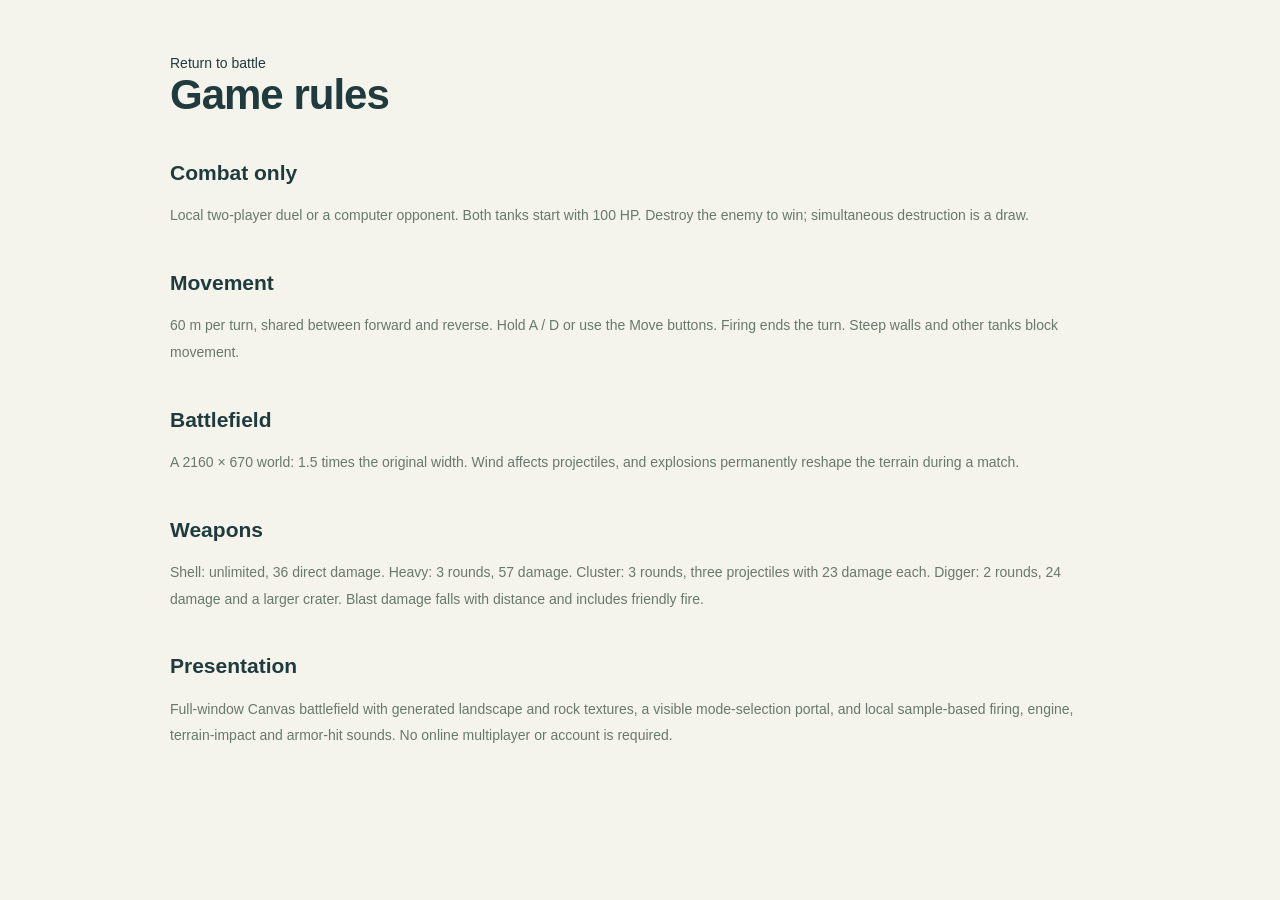
==== design.html @ 288bd514 "Initial release: Nightfall Tank Duel" ====
<!doctype html><html lang="en"><head><meta charset="utf-8"><meta name="viewport" content="width=device-width,initial-scale=1"><title>Game rules — Nightfall</title><link rel="stylesheet" href="assets/style.css"></head><body><main class="doc"><a href="index.html">Return to battle</a><h1>Game rules</h1><h2>Combat only</h2><p>Local two-player duel or a computer opponent. Both tanks start with 100 HP. Destroy the enemy to win; simultaneous destruction is a draw.</p><h2>Movement</h2><p>60 m per turn, shared between forward and reverse. Hold A / D or use the Move buttons. Firing ends the turn. Steep walls and other tanks block movement.</p><h2>Battlefield</h2><p>A 2160 × 670 world: 1.5 times the original width. Wind affects projectiles, and explosions permanently reshape the terrain during a match.</p><h2>Weapons</h2><p>Shell: unlimited, 36 direct damage. Heavy: 3 rounds, 57 damage. Cluster: 3 rounds, three projectiles with 23 damage each. Digger: 2 rounds, 24 damage and a larger crater. Blast damage falls with distance and includes friendly fire.</p><h2>Presentation</h2><p>Full-window Canvas battlefield with generated landscape and rock textures, a visible mode-selection portal, and local sample-based firing, engine, terrain-impact and armor-hit sounds. No online multiplayer or account is required.</p></main></body></html>
---- assets/style.css ----
:root{--ink:#203b3d;--muted:#7b8783;--paper:#f4f4ec;--line:#d9ded3;--orange:#e47750;--cyan:#479f99}*{box-sizing:border-box}body{margin:0;background:var(--paper);color:var(--ink);font-family:Arial,"PingFang SC","Microsoft YaHei",sans-serif;font-size:14px}button,a,input{-webkit-tap-highlight-color:transparent}button,a{transition:background .18s,color .18s,transform .18s}button{font:inherit;cursor:pointer;color:inherit}button:disabled{cursor:not-allowed;opacity:.45}button:focus-visible,a:focus-visible{outline:3px solid var(--orange);outline-offset:4px}a{color:inherit;text-decoration:none}header{height:86px;border-bottom:1px solid var(--line);display:flex;align-items:center;justify-content:space-between;padding:0 4.5%;gap:24px}.brand{font-size:17px;font-weight:900;letter-spacing:-.6px;display:grid;grid-template-columns:42px auto;line-height:1.03}.brand span:not(.brand-icon){grid-column:2;font-size:11px;letter-spacing:2px;margin-top:5px}.brand-icon{grid-row:1/3;background:var(--ink);color:#fff;display:grid;place-items:center;margin-right:10px;font-size:28px}nav{display:flex;gap:34px;align-items:center}nav a,nav button{font-size:13px}nav button{border:0;background:none}.nav-active{font-weight:700}.nav-active:before{content:'•';color:var(--orange);margin-right:9px}.header-actions{display:flex;gap:12px}.header-actions button{background:none;border:1px solid var(--line);border-radius:50px;padding:9px 13px}main{max-width:1680px;padding:32px 4.5% 0;margin:auto}.title-row{display:flex;justify-content:space-between;align-items:center;margin-bottom:27px}.eyebrow{font:10px monospace;letter-spacing:2px;color:var(--muted);margin:0 0 12px}h1{font-size:clamp(23px,2.3vw,36px);font-weight:600;letter-spacing:-1px;margin:0}h1>span{color:var(--orange)}.outline{border:1px solid #bdc8bd;border-radius:6px;background:transparent;padding:12px 20px}.outline span{margin-left:25px}.outline:hover{background:#e3e8de}.arena-wrap{border:1px solid #c6d0c6;border-radius:10px;overflow:hidden;box-shadow:0 8px 24px #244c3110}.arena-top{padding:15px 23px;display:flex;justify-content:space-between;background:#fafbf5;font-size:12px;align-items:center}.arena-top strong{font-weight:600}.live-dot{display:inline-block;width:7px;height:7px;background:#639c70;border-radius:50%;margin-right:10px}.separator{margin:0 14px;color:#b2bcb2}.arena-tags{display:flex;gap:22px;font:12px monospace}.battlefield{position:relative;line-height:0;background:#dfebdc}canvas{display:block;width:100%;height:auto;aspect-ratio:1440/590;touch-action:pan-y}.hud{position:absolute;top:25px;width:170px;line-height:1.4}.hud.left{left:27px}.hud.right{right:27px;text-align:right}.tank-tag{display:block;font:9px monospace;letter-spacing:1.5px;opacity:.6}.hud strong{display:block;margin:7px 0;font-size:15px}.health{height:5px;background:#a6b7a64a;border-radius:8px;overflow:hidden}.health i{display:block;background:var(--cyan);height:100%;width:100%;transition:width .4s}.right .health i{background:var(--orange);margin-left:auto}.hud>span:last-child{font:10px monospace;display:block;margin-top:5px}.turn-pill{position:absolute;top:26px;left:50%;transform:translateX(-50%);font-size:11px;line-height:1.5;background:#fcfff4b3;padding:9px 19px;border:1px solid #fafff9b3;border-radius:30px;white-space:nowrap;backdrop-filter:blur(8px)}.scene-caption{position:absolute;bottom:17px;left:24px;right:24px;line-height:1.5;display:flex;justify-content:space-between;color:#f6f2d4a6;font:9px monospace;letter-spacing:1px}.controls{padding:21px 26px 17px;background:#fafbf5;display:grid;grid-template-columns:1fr 1fr .78fr;gap:38px}.control-block label{display:flex;gap:10px;align-items:center;font:10px monospace;color:#9aa395;margin-bottom:12px}.control-block label>span{font:12px Arial;color:var(--ink)}output{font:bold 25px monospace;margin-left:auto;color:var(--ink)}output span{font-size:12px}input[type=range]{width:100%;accent-color:var(--ink);height:5px;cursor:ew-resize;margin:3px 0 10px}.range-label{display:flex;justify-content:space-between;color:#8a9589;font:9px monospace}.fire-block{display:flex;flex-direction:column;justify-content:center;gap:10px}.fire-block>span{font:9px monospace;text-align:center;color:#8a9589}.fire-block button,.primary{background:var(--ink);color:#fafbec;border:0;border-radius:5px;padding:17px 24px;font-weight:600;letter-spacing:2px}.fire-block button{font-size:17px;display:flex;justify-content:space-between}.fire-block button:hover,.primary:hover{background:#365659}.bottom-grid{display:grid;grid-template-columns:1.7fr 1fr;gap:30px;margin-top:27px}.section-label{display:flex;align-items:center;justify-content:space-between;margin-bottom:14px}.section-label h2{margin:0;font-size:13px;font-weight:600}.section-label>span{font:9px monospace;color:#8b978b;letter-spacing:1px}.weapon-grid{display:grid;grid-template-columns:repeat(4,1fr);gap:10px}.weapon{border:1px solid var(--line);background:transparent;border-radius:6px;text-align:left;padding:14px 13px;position:relative;min-height:95px}.weapon.selected{border-color:#385b55;background:#e7ecdf}.weapon:hover{background:#e7ecdf}.weapon .glyph{font:23px monospace;display:block;margin-bottom:7px}.weapon strong{font-size:12px;display:block}.weapon small{font-size:9px;color:#8b9689;display:block;margin-top:5px}.weapon .quantity{position:absolute;right:11px;top:12px;font:10px monospace}.field-note{border-left:1px solid var(--line);padding-left:28px}.field-note p{font-size:11px;line-height:1.9;min-height:41px;color:#738075;margin:0 0 10px}.record{display:flex;gap:22px;font:10px monospace;color:#8b978b}.record b{color:var(--ink);margin-left:6px}footer{display:flex;justify-content:space-between;border-top:1px solid var(--line);margin-top:27px;padding:19px 0 25px;font:9px monospace;color:#8b968b;letter-spacing:.5px}footer i{margin:0 12px}dialog{border:1px solid #d5decf;border-radius:15px;padding:34px;max-width:720px;width:calc(100% - 32px);background:#f7f8ef;color:var(--ink);box-shadow:0 30px 100px #142f3444;max-height:90vh;overflow:auto}dialog::backdrop{background:#19373570;backdrop-filter:blur(7px)}.dialog-top{display:flex;justify-content:space-between;align-items:center}.close{background:none;border:0;font-size:25px}.dialog-top .eyebrow{margin:0}dialog h2{font-size:34px;line-height:1.3;letter-spacing:-1px;margin:19px 0 15px}dialog>p{color:#819081;font-size:12px;line-height:1.8}.mode-grid{display:grid;grid-template-columns:1fr 1fr;gap:12px;margin-top:24px}.mode-grid button{display:flex;flex-direction:column;gap:12px;text-align:left;border:1px solid var(--line);border-radius:6px;background:#eef1e5;padding:18px}.mode-grid button:first-child{background:var(--ink);color:#f4f5e9}.mode-grid button:hover{transform:translateY(-3px);border-color:var(--cyan)}.mode-grid button>span{font:9px monospace;opacity:.55;letter-spacing:1px}.mode-grid button strong{font-size:16px}.mode-grid small{font-size:11px;opacity:.7}.mode-grid em{font-size:10px;color:var(--orange);font-style:normal}.mode-grid em:empty{display:none}.guide-list p{font-size:13px;line-height:1.9;color:#728171}.guide-list b{display:block;color:var(--ink);margin-top:19px}.result-score{font:45px monospace;color:var(--orange);margin:28px 0}#result .outline{margin-left:12px}.doc{max-width:1000px;margin:55px auto;padding:0 30px}.doc h1{font-size:42px;margin-bottom:24px}.doc h2{font-size:21px;margin-top:42px}.doc p,.doc li{line-height:1.9;color:#69786c}.doc table{width:100%;border-collapse:collapse;font-size:13px}.doc td,.doc th{text-align:left;padding:15px;border-bottom:1px solid var(--line)}.doc .cards{display:grid;grid-template-columns:repeat(3,1fr);gap:15px}.doc .cards article{padding:20px;border:1px solid var(--line);border-radius:8px}.doc .cards h3{font-size:16px}.doc .cards p{font-size:12px}.doc .return{display:inline-block;margin-top:30px;padding:15px 24px;background:var(--ink);color:white;border-radius:5px}
@media(min-width:1200px){canvas{height:clamp(300px,40vh,470px);aspect-ratio:auto}}@media(max-width:900px){header{height:72px;padding:0 4%;gap:12px}nav{gap:16px}nav a:last-child{display:none}.title-row{gap:10px}.title-row .outline{white-space:nowrap}main{padding:25px 3% 0}.controls{gap:20px;padding:17px}.bottom-grid{gap:18px;grid-template-columns:1.4fr 1fr}.weapon{padding:12px 8px}.weapon small{font-size:8px}.hud{width:120px;top:18px}.hud.left{left:20px}.hud.right{right:20px}.turn-pill{top:18px;font-size:9px;padding:8px 12px}.field-note{padding-left:18px}.header-actions button:first-child{font-size:11px}.scene-caption span:first-child{display:none}.scene-caption{bottom:10px}.doc .cards{grid-template-columns:1fr}}@media(max-width:600px){header{height:62px}.brand{font-size:13px;grid-template-columns:33px auto}.brand span:not(.brand-icon){font-size:8px;letter-spacing:1px}.brand-icon{font-size:21px}nav{display:none}.eyebrow{font-size:8px;letter-spacing:1px}h1{font-size:21px}.title-row{margin-bottom:18px}.title-row .outline{font-size:11px;padding:9px}.title-row .outline span{margin-left:3px}.arena-top{padding:12px;font-size:10px}.arena-tags{font-size:9px;gap:10px}.separator{margin:0 8px}canvas{aspect-ratio:1.5}.hud{width:90px;top:14px}.hud.left{left:12px}.hud.right{right:12px}.hud strong{font-size:11px;margin:4px 0}.tank-tag{font-size:7px}.turn-pill{top:83px;font-size:9px}.scene-caption{font-size:7px;left:12px;right:12px}.controls{grid-template-columns:1fr 1fr;gap:15px}.fire-block{grid-column:1/3}.fire-block button{padding:13px 22px}.fire-block>span{font-size:8px}.bottom-grid{grid-template-columns:1fr}.field-note{border-left:0;border-top:1px solid var(--line);padding:17px 0 0}.weapon{min-height:90px}.weapon strong{font-size:11px}.section-label>span{font-size:8px}footer{font-size:8px;line-height:1.8}footer>span:last-child{display:none}dialog{padding:24px}dialog h2{font-size:27px}.mode-grid{gap:8px}.mode-grid button{padding:14px;gap:9px}.mode-grid button strong{font-size:14px}.mode-grid small{font-size:9px}.doc h1{font-size:29px}.doc{padding:0 20px;margin:35px auto}}
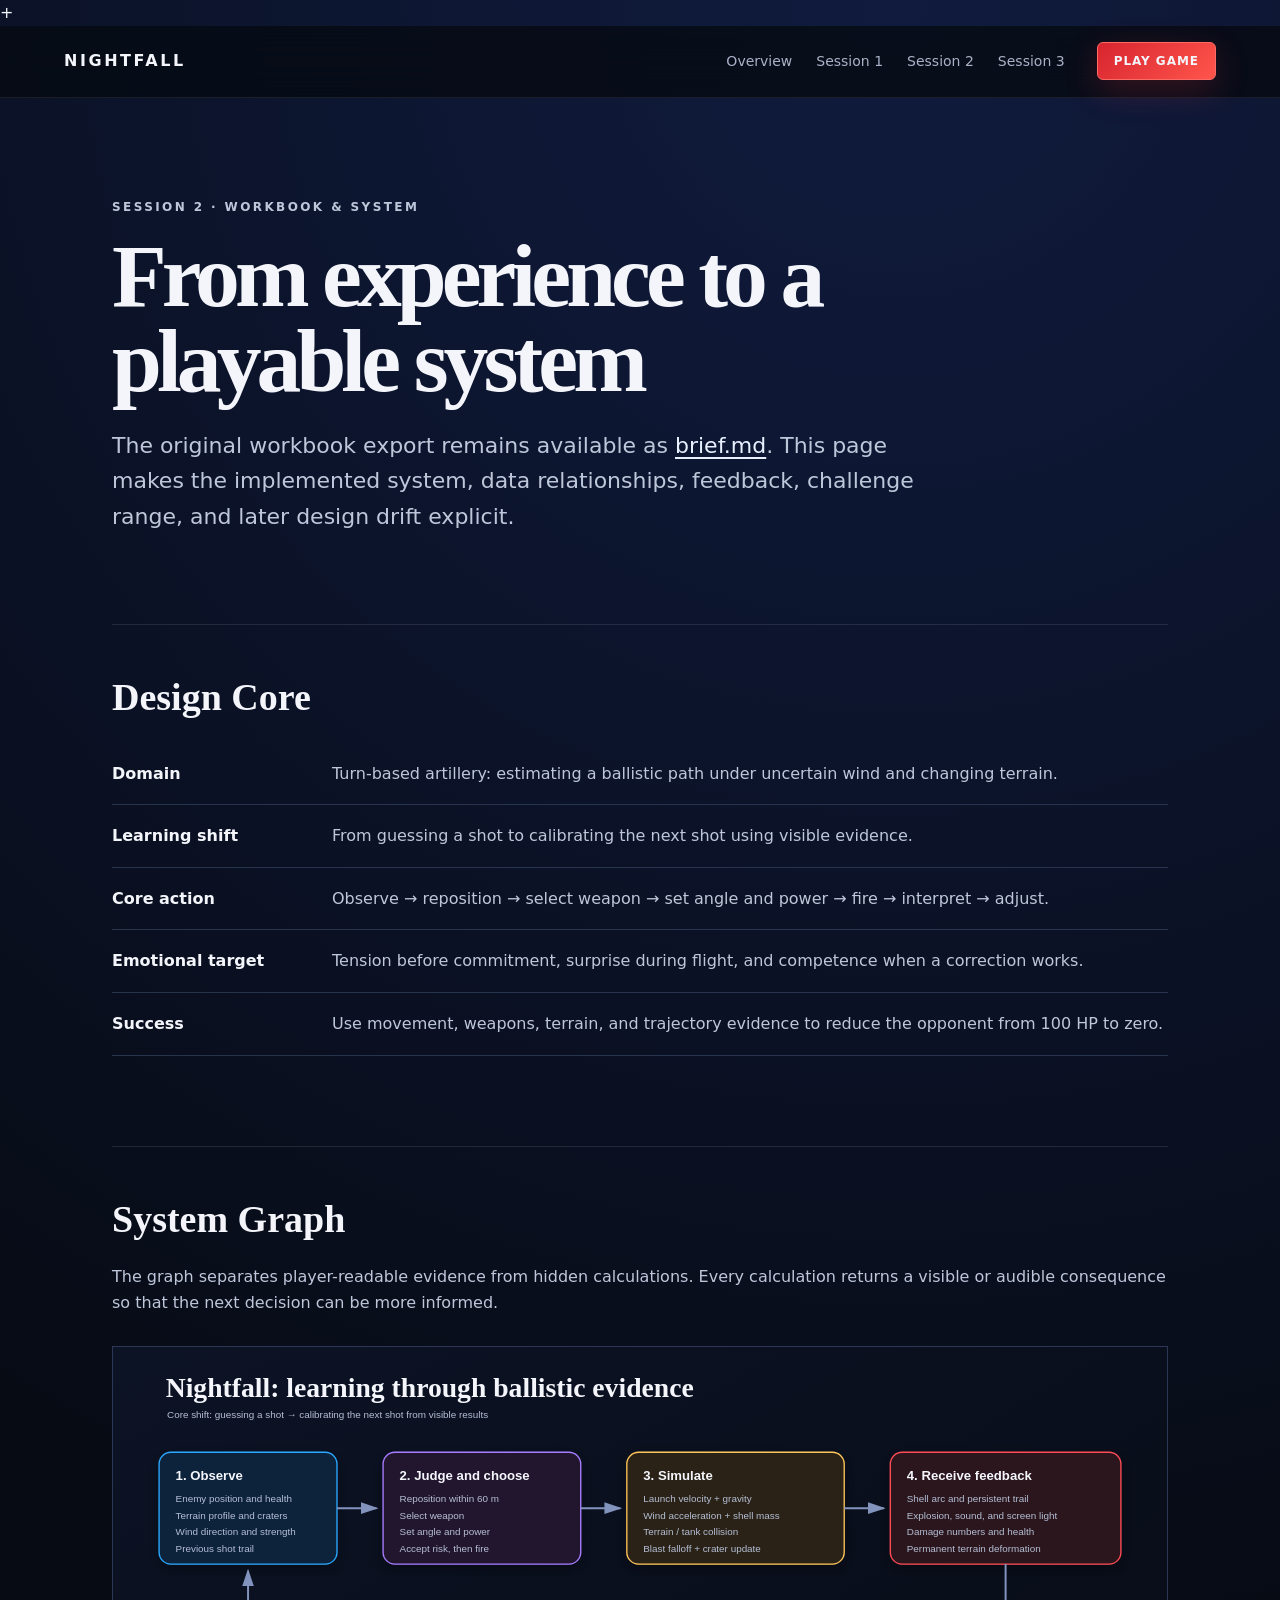
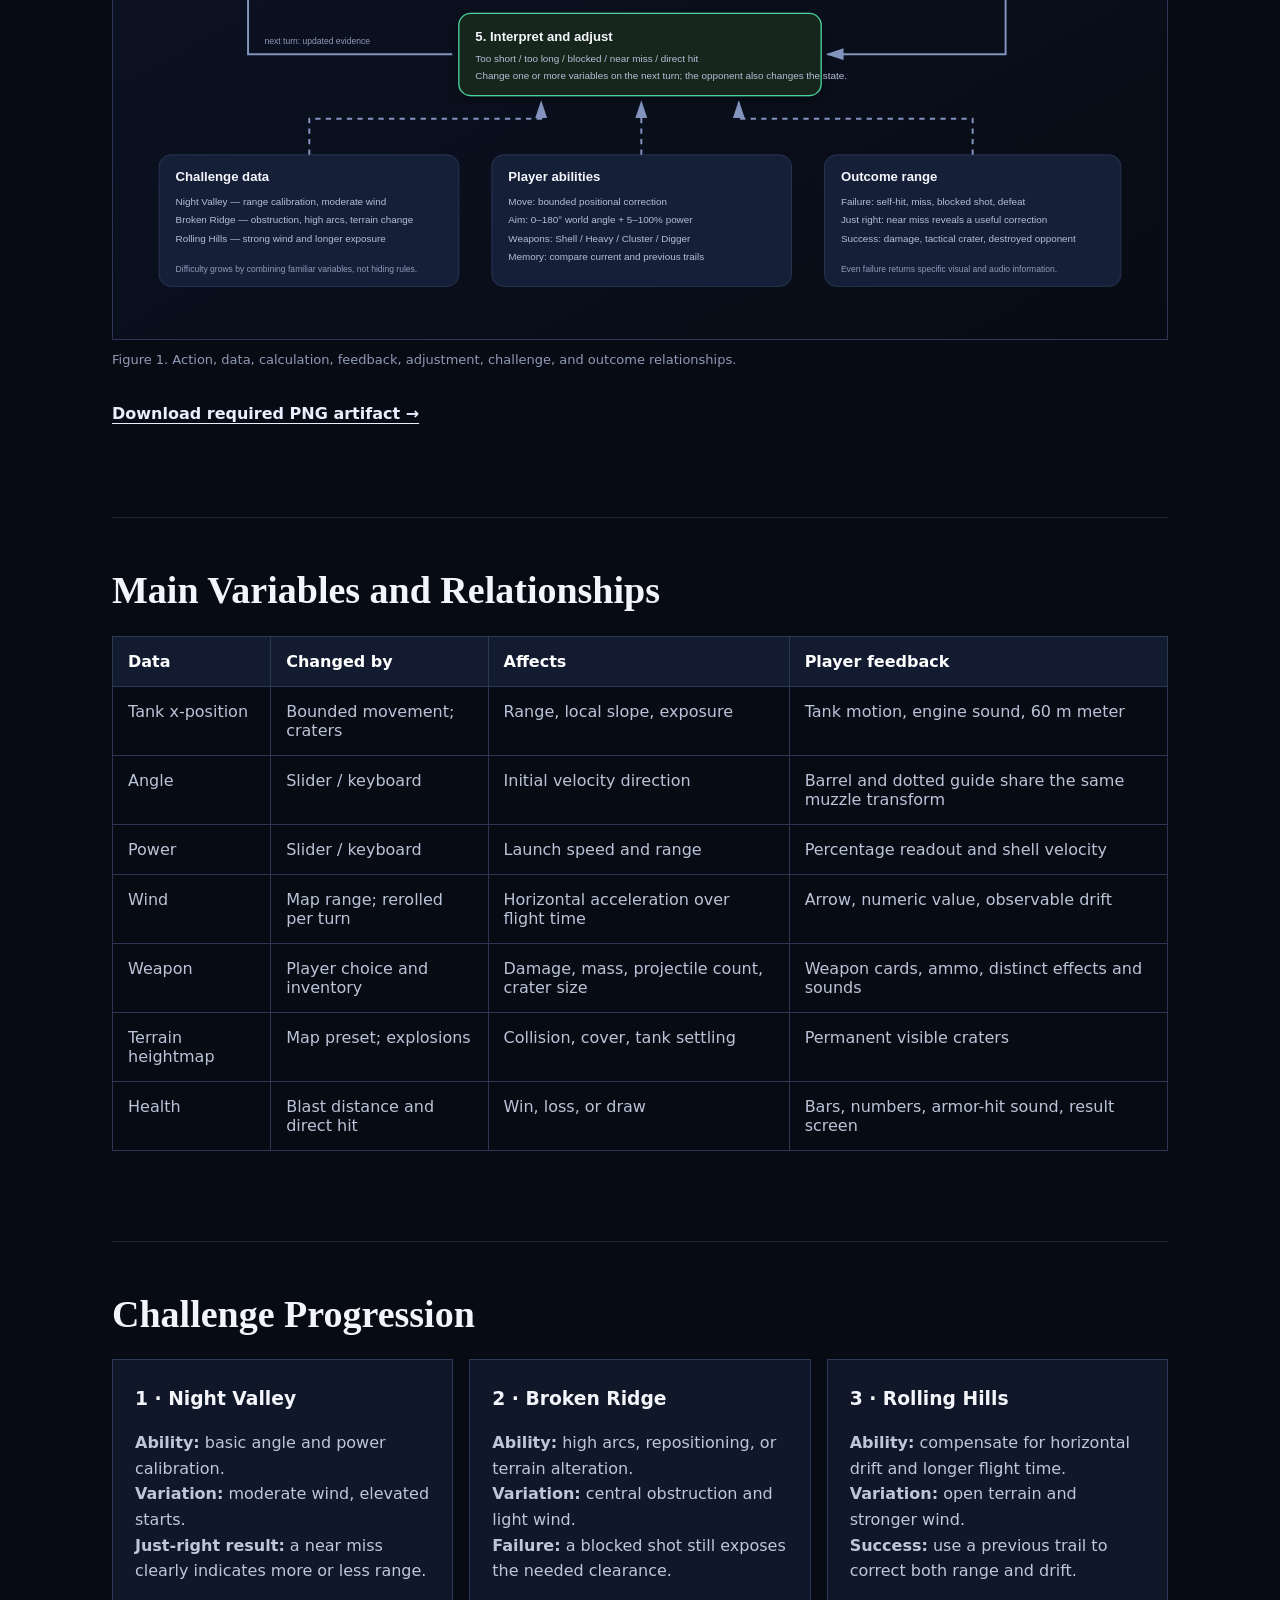
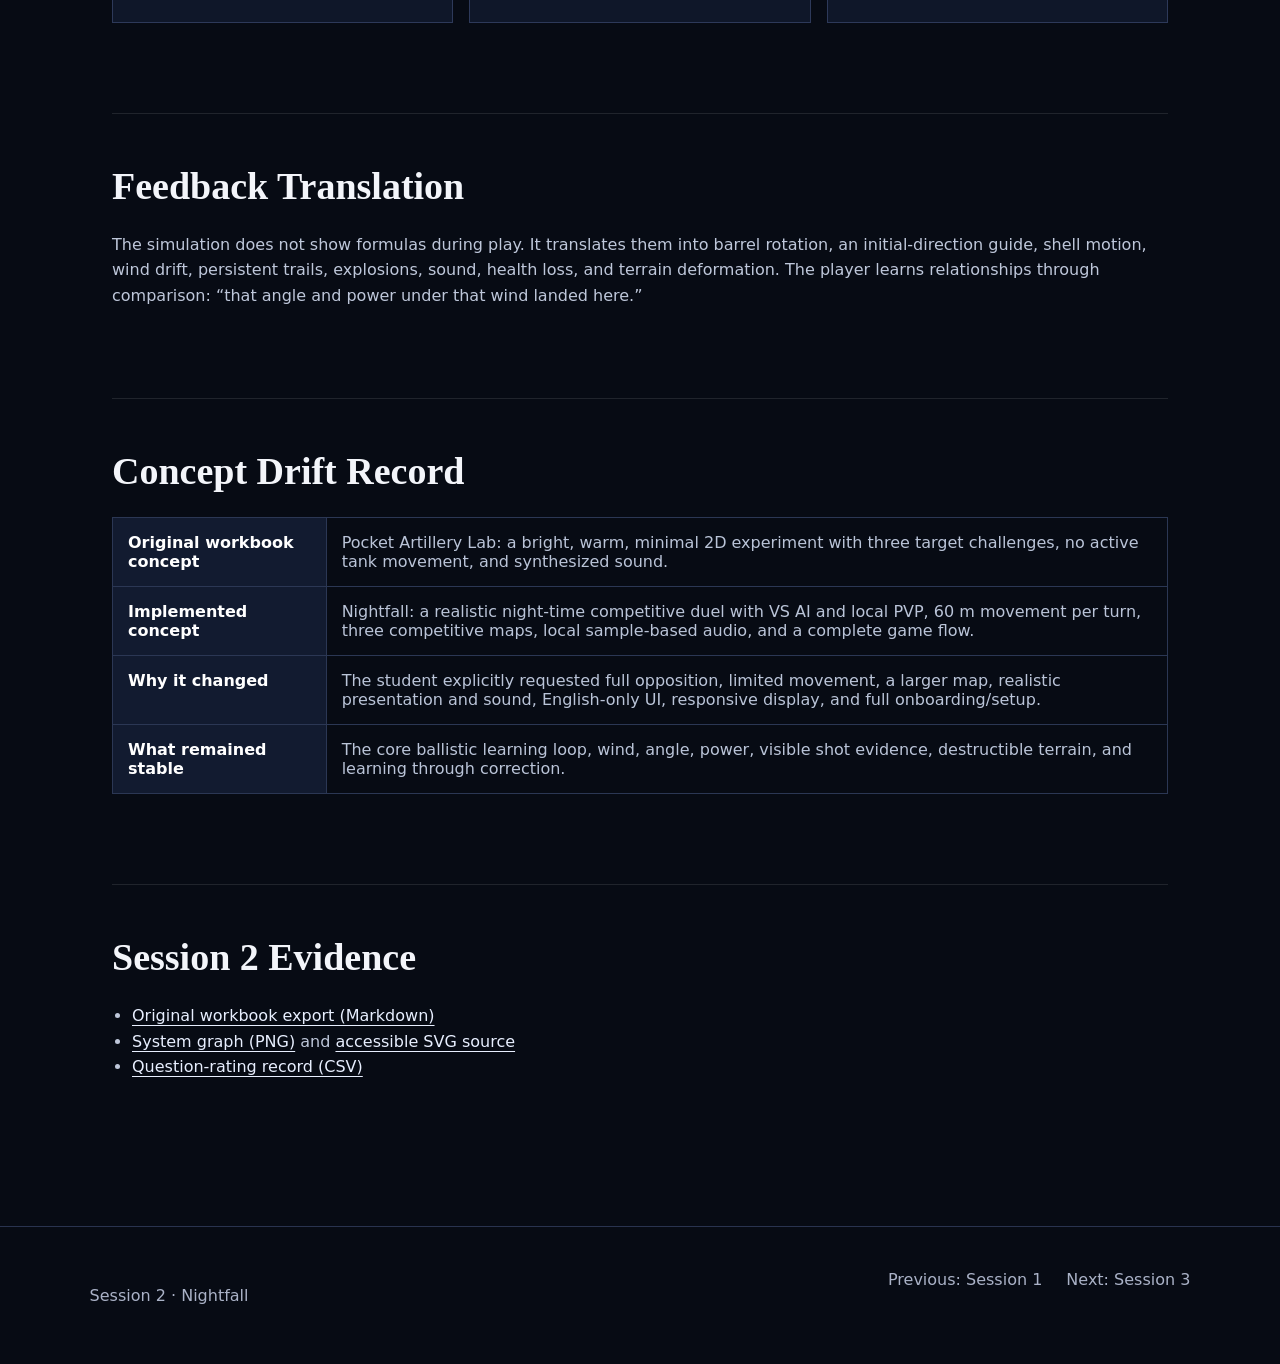
==== commit b9af5d8f: "Complete three-session project exhibition" ====
--- a/design.html
+++ b/design.html
@@ -1 +1,10 @@
-<!doctype html><html lang="en"><head><meta charset="utf-8"><meta name="viewport" content="width=device-width,initial-scale=1"><title>Game rules — Nightfall</title><link rel="stylesheet" href="assets/style.css"></head><body><main class="doc"><a href="index.html">Return to battle</a><h1>Game rules</h1><h2>Combat only</h2><p>Local two-player duel or a computer opponent. Both tanks start with 100 HP. Destroy the enemy to win; simultaneous destruction is a draw.</p><h2>Movement</h2><p>60 m per turn, shared between forward and reverse. Hold A / D or use the Move buttons. Firing ends the turn. Steep walls and other tanks block movement.</p><h2>Battlefield</h2><p>A 2160 × 670 world: 1.5 times the original width. Wind affects projectiles, and explosions permanently reshape the terrain during a match.</p><h2>Weapons</h2><p>Shell: unlimited, 36 direct damage. Heavy: 3 rounds, 57 damage. Cluster: 3 rounds, three projectiles with 23 damage each. Digger: 2 rounds, 24 damage and a larger crater. Blast damage falls with distance and includes friendly fire.</p><h2>Presentation</h2><p>Full-window Canvas battlefield with generated landscape and rock textures, a visible mode-selection portal, and local sample-based firing, engine, terrain-impact and armor-hit sounds. No online multiplayer or account is required.</p></main></body></html>
++<!doctype html><html lang="en"><head><meta charset="utf-8"><meta name="viewport" content="width=device-width,initial-scale=1"><title>Session 2 — Workbook and System</title><link rel="stylesheet" href="assets/exhibition.css"><link rel="stylesheet" href="assets/report.css"></head><body><header class="site-header"><a class="wordmark" href="index.html">NIGHTFALL</a><nav><a href="index.html">Overview</a><a href="session-1-analysis.html">Session 1</a><a aria-current="page" href="design.html">Session 2</a><a href="process.html">Session 3</a></nav><a class="button small" href="game.html">Play game</a></header><main class="report">
+<p class="eyebrow">SESSION 2 · WORKBOOK &amp; SYSTEM</p><h1>From experience to a playable system</h1><p class="deck">The original workbook export remains available as <a href="brief.md">brief.md</a>. This page makes the implemented system, data relationships, feedback, challenge range, and later design drift explicit.</p>
+<section><h2>Design Core</h2><dl class="definition"><div><dt>Domain</dt><dd>Turn-based artillery: estimating a ballistic path under uncertain wind and changing terrain.</dd></div><div><dt>Learning shift</dt><dd>From guessing a shot to calibrating the next shot using visible evidence.</dd></div><div><dt>Core action</dt><dd>Observe → reposition → select weapon → set angle and power → fire → interpret → adjust.</dd></div><div><dt>Emotional target</dt><dd>Tension before commitment, surprise during flight, and competence when a correction works.</dd></div><div><dt>Success</dt><dd>Use movement, weapons, terrain, and trajectory evidence to reduce the opponent from 100 HP to zero.</dd></div></dl></section>
+<section id="system"><h2>System Graph</h2><p>The graph separates player-readable evidence from hidden calculations. Every calculation returns a visible or audible consequence so that the next decision can be more informed.</p><figure><img src="assets/system-graph.svg" alt="Nightfall system graph"><figcaption>Figure 1. Action, data, calculation, feedback, adjustment, challenge, and outcome relationships.</figcaption></figure><p><a class="download" href="assets/system-graph.png" download>Download required PNG artifact →</a></p></section>
+<section><h2>Main Variables and Relationships</h2><table><thead><tr><th>Data</th><th>Changed by</th><th>Affects</th><th>Player feedback</th></tr></thead><tbody><tr><td>Tank x-position</td><td>Bounded movement; craters</td><td>Range, local slope, exposure</td><td>Tank motion, engine sound, 60 m meter</td></tr><tr><td>Angle</td><td>Slider / keyboard</td><td>Initial velocity direction</td><td>Barrel and dotted guide share the same muzzle transform</td></tr><tr><td>Power</td><td>Slider / keyboard</td><td>Launch speed and range</td><td>Percentage readout and shell velocity</td></tr><tr><td>Wind</td><td>Map range; rerolled per turn</td><td>Horizontal acceleration over flight time</td><td>Arrow, numeric value, observable drift</td></tr><tr><td>Weapon</td><td>Player choice and inventory</td><td>Damage, mass, projectile count, crater size</td><td>Weapon cards, ammo, distinct effects and sounds</td></tr><tr><td>Terrain heightmap</td><td>Map preset; explosions</td><td>Collision, cover, tank settling</td><td>Permanent visible craters</td></tr><tr><td>Health</td><td>Blast distance and direct hit</td><td>Win, loss, or draw</td><td>Bars, numbers, armor-hit sound, result screen</td></tr></tbody></table></section>
+<section><h2>Challenge Progression</h2><div class="matrix"><article><h3>1 · Night Valley</h3><p><b>Ability:</b> basic angle and power calibration.<br><b>Variation:</b> moderate wind, elevated starts.<br><b>Just-right result:</b> a near miss clearly indicates more or less range.</p></article><article><h3>2 · Broken Ridge</h3><p><b>Ability:</b> high arcs, repositioning, or terrain alteration.<br><b>Variation:</b> central obstruction and light wind.<br><b>Failure:</b> a blocked shot still exposes the needed clearance.</p></article><article><h3>3 · Rolling Hills</h3><p><b>Ability:</b> compensate for horizontal drift and longer flight time.<br><b>Variation:</b> open terrain and stronger wind.<br><b>Success:</b> use a previous trail to correct both range and drift.</p></article></div></section>
+<section><h2>Feedback Translation</h2><p>The simulation does not show formulas during play. It translates them into barrel rotation, an initial-direction guide, shell motion, wind drift, persistent trails, explosions, sound, health loss, and terrain deformation. The player learns relationships through comparison: “that angle and power under that wind landed here.”</p></section>
+<section><h2>Concept Drift Record</h2><table><tbody><tr><th>Original workbook concept</th><td>Pocket Artillery Lab: a bright, warm, minimal 2D experiment with three target challenges, no active tank movement, and synthesized sound.</td></tr><tr><th>Implemented concept</th><td>Nightfall: a realistic night-time competitive duel with VS AI and local PVP, 60 m movement per turn, three competitive maps, local sample-based audio, and a complete game flow.</td></tr><tr><th>Why it changed</th><td>The student explicitly requested full opposition, limited movement, a larger map, realistic presentation and sound, English-only UI, responsive display, and full onboarding/setup.</td></tr><tr><th>What remained stable</th><td>The core ballistic learning loop, wind, angle, power, visible shot evidence, destructible terrain, and learning through correction.</td></tr></tbody></table></section>
+<section><h2>Session 2 Evidence</h2><ul><li><a href="brief.md">Original workbook export (Markdown)</a></li><li><a href="assets/system-graph.png">System graph (PNG)</a> and <a href="assets/system-graph.svg">accessible SVG source</a></li><li><a href="ratings.csv">Question-rating record (CSV)</a></li></ul></section>
+</main><footer><p>Session 2 · Nightfall</p><div><a href="session-1-analysis.html">Previous: Session 1</a><a href="process.html">Next: Session 3</a></div></footer></body></html>
--- a/assets/exhibition.css
+++ b/assets/exhibition.css
@@ -0,0 +1 @@
+:root{color-scheme:dark;--ink:#f3f5fa;--muted:#aab2c7;--line:#29334f;--panel:#11182a;--red:#ff3d45;--blue:#2aa8ff;--bg:#070b14}*{box-sizing:border-box}html{scroll-behavior:smooth}body{margin:0;background:radial-gradient(circle at 70% 0,#101b3e 0,transparent 36%),var(--bg);color:var(--ink);font:16px/1.6 Inter,ui-sans-serif,system-ui,-apple-system,BlinkMacSystemFont,"Segoe UI",sans-serif}a{color:inherit;text-decoration:none}.site-header{position:sticky;top:0;z-index:20;height:72px;display:flex;align-items:center;gap:32px;padding:0 clamp(20px,5vw,72px);background:rgba(7,11,20,.84);backdrop-filter:blur(18px);border-bottom:1px solid rgba(255,255,255,.08)}.wordmark{font-weight:900;letter-spacing:.16em}.site-header nav{display:flex;gap:24px;margin-left:auto}.site-header nav a{color:var(--muted);font-size:14px}.site-header nav a:hover,.text-link:hover,.card a:hover{color:#fff}.button{display:inline-flex;align-items:center;justify-content:center;min-height:48px;padding:0 22px;background:linear-gradient(135deg,#d7252f,#ff554c);border:1px solid #ff6a65;border-radius:6px;font-weight:800;text-transform:uppercase;letter-spacing:.08em;box-shadow:0 10px 35px rgba(255,55,62,.2)}.button.small{min-height:38px;padding:0 16px;font-size:12px}.hero{min-height:calc(100vh - 72px);display:grid;grid-template-columns:minmax(0,1fr) minmax(480px,1.05fr);align-items:center;gap:5vw;padding:6vw clamp(20px,7vw,110px)}.hero h1{margin:.12em 0 .35em;font:800 clamp(52px,6.1vw,104px)/.93 Georgia,serif;letter-spacing:-.06em}.eyebrow{margin:0;color:#8fa2d4;font-size:12px;font-weight:800;letter-spacing:.2em}.lede{max-width:680px;color:#c1c9db;font-size:clamp(18px,1.6vw,24px)}.actions{display:flex;align-items:center;gap:24px;margin:34px 0}.text-link{color:#c8d2eb;font-weight:700}.facts{display:grid;grid-template-columns:repeat(4,1fr);gap:12px;margin:48px 0 0}.facts div{border-top:1px solid var(--line);padding-top:12px}.facts dt{color:#7f8ba8;font-size:11px;text-transform:uppercase;letter-spacing:.14em}.facts dd{margin:2px 0 0;font-weight:700}.hero-art{position:relative;height:min(62vw,670px);min-height:450px;overflow:hidden;border:1px solid #34405f;border-radius:4px;background:#111a32;box-shadow:0 40px 100px rgba(0,0,0,.45)}.hero-art img{width:100%;height:100%;object-fit:cover}.ridge{position:absolute;left:-5%;width:110%;background:#111728;clip-path:polygon(0 62%,13% 38%,26% 52%,41% 27%,54% 58%,69% 32%,84% 51%,100% 24%,100% 100%,0 100%)}.ridge-back{bottom:13%;height:48%;opacity:.72}.ridge-front{bottom:-2%;height:39%;background:linear-gradient(#20371e,#0e1416);clip-path:polygon(0 35%,15% 21%,27% 65%,43% 78%,57% 38%,72% 62%,86% 19%,100% 42%,100% 100%,0 100%)}.tank{position:absolute;bottom:22%;width:54px;height:19px;border-radius:5px 7px 2px 2px;box-shadow:0 4px 12px #000}.tank:before{content:"";position:absolute;width:27px;height:14px;left:14px;top:-10px;border-radius:12px 12px 2px 2px;background:inherit}.tank:after{content:"";position:absolute;width:40px;height:4px;top:-4px;left:32px;background:inherit;transform-origin:left;transform:rotate(-22deg)}.tank.red{left:12%;background:var(--red)}.tank.blue{right:10%;bottom:27%;background:var(--blue);transform:scaleX(-1)}.shell{position:absolute;left:48%;top:34%;width:12px;height:5px;border-radius:50%;background:#fff8c2;box-shadow:-18px 0 14px 5px #ff6b2c,-40px 0 25px 7px rgba(255,73,27,.45);transform:rotate(13deg)}.section{max-width:1440px;margin:0 auto;padding:110px clamp(20px,7vw,110px);border-top:1px solid rgba(255,255,255,.08)}.section h2{margin:.2em 0 .8em;font:700 clamp(38px,4vw,66px)/1.05 Georgia,serif;letter-spacing:-.04em}.split{display:grid;grid-template-columns:.8fr 1.2fr;gap:8vw}.split>div:last-child{font-size:20px;color:#bac3d6}.callout{padding:22px;border-left:3px solid var(--red);background:rgba(255,255,255,.035);color:#fff}.card-grid,.map-grid{display:grid;grid-template-columns:repeat(3,1fr);gap:18px}.card,.map-grid article{padding:28px;border:1px solid var(--line);background:linear-gradient(145deg,rgba(25,34,58,.86),rgba(11,16,29,.92))}.card>span{color:var(--red);font-weight:900}.card h3,.map-grid h3{font-size:24px;margin:10px 0}.card p,.map-grid p{color:var(--muted)}.card a{display:inline-block;margin-top:20px;font-weight:800}.section-head{display:flex;align-items:end;justify-content:space-between;gap:32px}.graph-preview img{display:block;width:100%;margin-top:28px;border:1px solid var(--line);background:#0d1425}.map-grid article b{color:#8fa2d4;font-size:12px;letter-spacing:.12em}footer{display:flex;justify-content:space-between;gap:30px;padding:40px clamp(20px,7vw,110px);border-top:1px solid var(--line);color:var(--muted)}footer div{display:flex;gap:24px}.project-link{display:flex!important;align-items:center;justify-content:center;text-decoration:none}@media(max-width:900px){.site-header nav{display:none}.hero{grid-template-columns:1fr;padding-top:64px}.hero-art{height:58vh;min-height:380px}.facts{grid-template-columns:repeat(2,1fr)}.split{grid-template-columns:1fr}.card-grid,.map-grid{grid-template-columns:1fr}.section-head,footer{align-items:flex-start;flex-direction:column}}@media(max-width:520px){.site-header{height:60px}.hero{min-height:auto;padding:70px 20px}.hero h1{font-size:48px}.hero-art{min-height:320px}.actions{align-items:flex-start;flex-direction:column}.facts{grid-template-columns:1fr 1fr}.section{padding:72px 20px}.section h2{font-size:38px}footer div{flex-direction:column;gap:8px}}
--- a/assets/report.css
+++ b/assets/report.css
@@ -0,0 +1 @@
+.report{max-width:1120px;margin:0 auto;padding:100px 32px 130px}.report h1{max-width:900px;margin:.18em 0 .28em;font:800 clamp(54px,7vw,92px)/.95 Georgia,serif;letter-spacing:-.055em}.deck{max-width:850px;color:#bdc6da;font-size:22px}.report section{margin-top:90px;padding-top:52px;border-top:1px solid rgba(255,255,255,.1)}.report h2{margin:0 0 24px;font:700 38px/1.1 Georgia,serif}.report h3{margin:.1em 0 .5em}.report p,.report li{color:#bec7da}.report a{color:#e8efff;text-decoration:underline;text-underline-offset:4px}.authorship,.student-check{padding:24px!important;border:1px solid #43537c!important;background:#111a30}.authorship{margin-top:42px}.report blockquote{margin:0;padding:25px 30px;border-left:3px solid #ff4b55;background:#101727;font-size:19px}.matrix{display:grid;grid-template-columns:repeat(3,1fr);gap:16px}.matrix article{padding:22px;border:1px solid #2d3959;background:#0f1729}.loop{display:grid;grid-template-columns:repeat(5,1fr);gap:12px;padding:0;list-style:none}.loop li{position:relative;padding:20px;border-top:3px solid #2aa8ff;background:#101827}.loop b,.loop span{display:block}.loop span{margin-top:12px;font-size:14px}.definition{display:grid;gap:0}.definition div{display:grid;grid-template-columns:220px 1fr;padding:18px 0;border-bottom:1px solid #28334e}.definition dt{font-weight:800}.definition dd{margin:0;color:#bec7da}table{width:100%;border-collapse:collapse}th,td{padding:15px;text-align:left;vertical-align:top;border:1px solid #2b3754}th{background:#121b30;color:#fff}td{color:#bac4d8}figure{margin:30px 0}figure img{display:block;width:100%;border:1px solid #2b3754;background:#0b1120}figcaption{padding-top:10px;color:#8f9bb6;font-size:13px}.download{font-weight:800}.report ul{padding-left:20px}.timeline{display:grid;grid-template-columns:1fr 1fr;gap:16px}.timeline article{padding:24px;border-left:3px solid #ff4b55;background:#101827}.timeline b{color:#8fa2d4;font-size:12px;letter-spacing:.12em}.timeline h3{font-size:24px}@media(max-width:820px){.report{padding:72px 20px}.matrix,.loop,.timeline{grid-template-columns:1fr}.definition div{grid-template-columns:1fr}.report h1{font-size:52px}.deck{font-size:18px}table{display:block;overflow-x:auto}}
